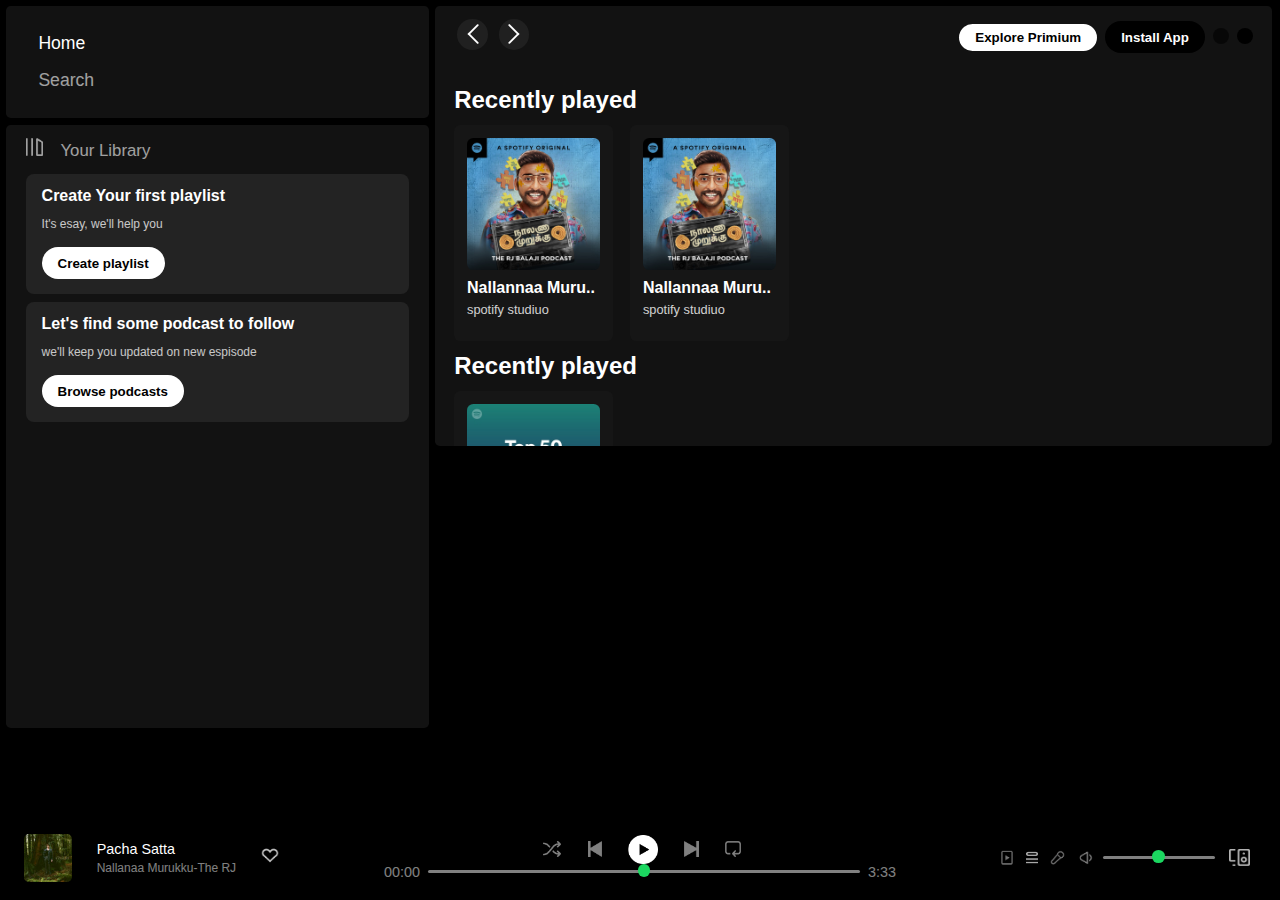
==== webplayer.html @ 557be3dc "spotify clone" ====
<!DOCTYPE html>
<html lang="en">

<head>
    <meta charset="UTF-8">
    <meta name="viewport" content="width=device-width, initial-scale=1.0">
    <title>Spotify - Web Player: Music for everyone</title>
    <link rel="preconnect" href="https://fonts.googleapis.com">
    <link rel="preconnect" href="https://fonts.gstatic.com" crossorigin>
    <link rel="stylesheet" href="https://cdnjs.cloudflare.com/ajax/libs/font-awesome/6.5.1/css/all.min.css"
        integrity="sha512-DTOQO9RWCH3ppGqcWaEA1BIZOC6xxalwEsw9c2QQeAIftl+Vegovlnee1c9QX4TctnWMn13TZye+giMm8e2LwA=="
        crossorigin="anonymous" referrerpolicy="no-referrer" />
    <link rel="shortcut icon" href="imagefolder/logo.png" type="image/x-icon">
    <link rel="stylesheet" href="web.css">
</head>
<body>
    <div class="main">
        <div class="sidebaar">
            <div class="nav">
                <div class="nav_option" style="opacity: 1;">
                    <i class="fa-solid fa-house"></i>
                    <a href="#">Home</a>
                </div>
                <div class="nav_option">
                    <i class="fa-solid fa-magnifying-glass"></i>
                    <a href="#">Search</a>
                </div>
            </div>

            <div class="library">
                <div class="option">
                    <div class="lib_option nav_option">
                      <span class="itsme">Collapse Your Library</span>
                        <img src="imagefolder/library_icon.png" alt="">
                        <a href="#"> Your Library</a>
                    </div>
                    <div class="icons">
                        <span class="itsme_2">Create playlist or Folder</span>
                        <i class="fa-solid fa-plus theplus"></i>

                        <span class="itsme_3">show more</span>
                        <i class="fa-solid fa-arrow-right shomore"></i>
                    </div>

                </div>

                <div class="lib_box">
                    <div class="box">
                        <p class="box_one">Create Your first playlist</p>
                        <p class="box_two">It's esay, we'll help you</p>
                        <button class="badge">
                            Create playlist
                        </button>
                    </div>
                    <div class="box">
                        <p class="box_one">Let's find some podcast to follow</p>
                        <p class="box_two">we'll keep you updated on new espisode </p>
                        <button class="badge">
                            Browse podcasts
                        </button>
                    </div>
                </div>
            </div>
        </div>

        <!-- second div start here -->
 
  <div class="main_content">

            <div class="sticky_nav">
                <div class="nav_icons">
                    <img src="imagefolder/backward_icon.png">
                    <img src="imagefolder/forward_icon.png" class="hide">
                </div>


                <div class="nav_badge">
                    <button class="badge item_nav Explore hover">
                        Explore Primium
                    </button>
                    <button class="badge item_nav dark_badge hover">
                        <i class="fa-regular fa-circle-down Install"></i>
                        Install App
                    </button>
                    <span class="itsme_4">What's New</span>
                    <i class="fa-regular fa-bell item_nav bell"></i>
                    <span class="itsme_5">Praveen</span>
                    <i class="fa-regular fa-user item_nav bell light"></i>
                </div>
            </div>


<!-- card             -->
            <div class="cards">
              <h2>Recently played</h2>
              <div class="card_container">
                <div class="container">
                    <img src="cardimage/one.jpeg" alt="" class="card_img">

                    <div class="greenbutton">
                        <i class="fa-solid fa-play"></i>
                    </div>
                    
                    <p class="cardtile">Nallannaa Muru..</p>
                    <p class="card_infiormation">spotify studiuo</p>
                </div>
                <div class="container">
                    <img src="cardimage/one.jpeg" alt="" class="card_img">
                    <p class="cardtile">Nallannaa Muru..</p>
                    <p class="card_infiormation">spotify studiuo</p>
                </div>
              </div>


              <h2>Recently played</h2>
              <div class="card_container">
                <div class="container">
                    <img src="imagefolder/card1img.jpeg" alt="" class="card_img">
                    <p class="cardtile">Nallannaa Muru..</p>
                    <p class="card_infiormation">spotify studiuo</p>
                </div>
              </div>
              <h2>Recently played</h2>
              <div class="card_container">  
                <div class="container">
                    <img src="cardimage/one.jpeg" alt="" class="card_img">
                    <p class="cardtile">Nallannaa Muru..</p>
                    <p class="card_infiormation">spotify studiuo</p>
                </div>
              </div>
              <h2>Recently played</h2>
              <div class="card_container">
                <div class="container">
                    <img src="cardimage/one.jpeg" alt="" class="card_img">
                    <p class="cardtile">Nallannaa Muru..</p>
                    <p class="card_infiormation">spotify studiuo</p>
                </div>
              </div>




                </div>
            </div>
        </div>



        <!-- musice player html start  -->
        <div class="musice_player">
            <div class="album">
                <img src="Homework Assets/album_picture.jpeg" alt="">
                <i class="fa-solid fa-caret-up"></i>
                <div class="para">
                    <a href="" class="first">Pacha Satta</a> <br>
                    <a href="" class="second"> Nallanaa Murukku-The RJ  </a>
                </div>
                <span>
                    <img src="Homework Assets/album_icon1.png" class="redheart" alt="">
                </span> 
            </div>



            <div class="player">
                <div class="player_control">
                    <img src="imagefolder/player_icon1.png" class="player_control_icon">
                    <img src="imagefolder/player_icon2.png" class="player_control_icon">
                    <img src="imagefolder/player_icon3.png" class="player_control_icon" id="pause">
                    <img src="imagefolder/player_icon4.png" class="player_control_icon">
                    <img src="imagefolder/player_icon5.png" class="player_control_icon">
                </div>
                <div class="playback_bar">
                    <span class="current_time">00:00</span>
                    <input type="range" min="0" max="100" class="progress_bar" step="1">
                    <span class="total_time">3:33</span>
                </div>
            </div>



            <div class="controls">
                <div class="controls_item">
                    <img src="Homework Assets/controls_icon1.png" class="little">
                    <img src="Homework Assets/controls_icon3.png" alt="">
                    <img src="Homework Assets/controld_icon2.png" class="little">
                    <img src="Homework Assets/controls_icon5.png" class="little">
                    <input type="range" class="progress_bar" min="0" max="100" step="1" style="width:40%;">
                    <img src="/Homework Assets/controls_icon4.png" alt="">
                </div>
            </div>
        </div>
    </div>
    <script src="web.js"></script>
</body>

</html>
---- web.css ----
* {
  margin: 0;
  padding: 0;
  box-sizing: border-box;

}

body {
  margin: 0;
  padding: 0;
  font-family: 'Montserrat', sans-serif;
  background-color: black;
  color: white;
  overflow: hidden;
}

.main {
  display: flex;
  height: 100vh;

}

.sidebaar {
  background-color: black;
  width: 435px;

}

.main_content {
  background-color: #121212;
  flex: 1;
  height: 27.45rem;
  border-radius: 0.5rem;
  overflow: auto;
  margin: 0.4rem 0.5rem 0 0;
  border-radius: 0.3rem;
  overflow-x: hidden;
  overflow-y: scroll;
  padding: 0 0.5rem 0 1.2rem;

}

.main_content::-webkit-scrollbar {
  width: 12px;
}

.main_content::-webkit-scrollbar-track {
  background: #121212;
}

.main_content::-webkit-scrollbar-thumb {
  background: #555;
  ;
}

.main_content::-webkit-scrollbar-thumb:hover {
  background: rgb(154, 150, 150);
}

.musice_player {
  background-color: black;
  position: fixed;
  bottom: 0;
  width: 100%;
  height: 85px;
}

a {
  text-decoration: none;
  color: white;
}

.nav {
  background-color: #121212;
  border-radius: 0.3rem;
  display: flex;
  flex-direction: column;
  justify-content: center;
  height: 112px;
  padding: 0.5rem 1.2rem;
  margin: 0.4rem;
}

.nav_option {
  line-height: 2.3rem;
  opacity: 0.6;

}

.nav_option:hover {
  opacity: 1;

}

.nav_option i {
  font-size: 1.1rem;
  cursor: pointer;
}

.nav_option a {
  font-size: 1.1rem;
  margin-left: 0.8rem;
  font-weight: 400;

}

.library {
  background-color: #121212;
  border-radius: 0.3rem;
  height: 67%;
  margin: 0.4rem;
  padding: 0.5rem 1.2rem;
}

.option {
  display: flex;
  justify-content: space-between;
  align-items: center;

}

.lib_option img {
  height: 1.1rem;
  width: 1.1rem;
  cursor: pointer;
}

.lib_option a {
  font-size: 1.05rem;
}

.icons {
  display: flex;
}

.icons i {
  font-size: 0.9rem;
  opacity: 0.5;
  border-radius: 50%;
  padding: 0.6rem;
  cursor: pointer;
}

.icons i:hover {
  opacity: 1;
  background-color: rgba(36, 36, 36, 0.78);
}

.icons i:first-child {
  margin-right: 1rem;
}

.box {
  height: 7.5rem;
  background-color: #232323;
  border-radius: 0.5rem;
  margin: 0.25rem 0 0.5rem 0;
  padding: 0.5rem 1rem;
  line-height: 1.8rem;
  cursor: pointer;
}

.box_one {
  font-size: 1rem;
  font-weight: 700;

}

.box_two {
  font-size: 0.75rem;
  opacity: 0.75;
}

.badge{
  background-color: white;
  border: none;
  height: 2rem;
  width: fit-content;
  border-radius: 6.2rem;
  padding: 0.24rem 1rem;
  font-weight: 700;
  margin-top: 0.5rem;
}
.badge:hover{
  transform: scale(1.05);
}


.sticky_nav {
  height: 60px;
  position: sticky;
  top: 0;
  background-color: #121212;
  display: flex;
  justify-content: space-between;
  align-items: center;
  z-index: 10;
}

/* .nav_icons {
  margin: 0.3rem 0 0 1.1rem;
} */

.nav_icons img {
  padding: 0.2rem;
  border-radius: 50%;
  margin: 0.2rem;
  background-color: rgba(36, 36, 36, 0.78);


}

.nav_badge {
  display: flex;
  justify-content: space-evenly;
  align-items: center;
  padding-right: 0.7rem;
  gap: 0.5rem;
  
}



.dark_badge {
  background-color: black;
  color: white;
}

.nav_badge .bell {
  padding: 0.5rem;
  border-radius: 50%;
  font-size: 0.9rem;
  background-color: black;
  opacity: 0.6;
}

.nav_badge .light {
  opacity: 1;
}

.nav_badge .bell:hover {
  transform: scale(1.04);
  opacity: 1;
}

.nav_badge .hover:hover {
  transform: scale(1.05);
  font-weight: 600;
}


.nav_badge .Explore {
  height: 1.7rem;
}

.nav_badge .Install {
  padding: 0;
}

.nav_badge button {
  margin-bottom: 0.4rem;
}

@media (max-width:1024px) {
  .hide {
    display: none;
  }
}

@media (max-width:955px) {
  .dark_badge {
    display: none;
  }

}

/* card  css start here */

/* .musice_player css start here */
.album {
  width: 25%;
  display: flex;
  justify-content: space-evenly;
  align-items: center;
  padding-right: 1rem;

}
.album .fa-caret-up {
  font-size: 1.5rem;
  position: absolute;
  left: 1.8rem;
  top: 0.8rem;
  border-radius: 50%;
  padding: 0px 5px;
  background-color: rgba(36, 36, 36, 0.807);
  opacity: 0;
  z-index: 1;
}


.album img {
  height: 3rem;
  border-radius: 5px;
}
.album img:hover + .fa-caret-up {
    opacity: 1;
}
.album img:hover {
  transform: scale(1.05);
}

.para .first {
  font-size: 0.9rem;

}

.para .second {
  font-size: 0.75rem;
  opacity: 0.5;
}

.album span img {
  height: 1.2rem;
  opacity: 0.8;
}

.album span img:hover {
  opacity: 1;
  transform: scale(1.1);
}

.musice_player {
  display: flex;
  justify-content: space-between;
  align-items: center;
}

.player {
  width: 50%;
}

.player_control {
  display: flex;
  justify-content: center;
  align-items: center;
  margin-left: 0.3rem;
  gap: 1.65rem;
}

.player .player_control_icon {
  height: 1rem;
  opacity: 0.5;
}

#pause {
  opacity: 1;
  height: 1.8rem;
}

#pause:hover {
  transform: scale(1.1);
}

.player .player_control_icon:hover {
  opacity: 1;
}

.playback_bar {
  display: flex;
  justify-content: center;
  align-items: center;
}

.progress_bar {
  width: 70%;
  appearance: none;
  background-color: transparent;
  cursor: pointer;
}

.progress_bar::-webkit-slider-runnable-track {
  background-color: gray;
  border-radius: 100px;
  height: 0.2rem;
  margin: 0px 8px;
}

.progress_bar::-webkit-slider-thumb {
  appearance: none;
  height: 0.8rem;
  width: 0.8rem;
  background-color: #1bd760;
  border-radius: 50%;
  margin-top: -6px;
}

.playback_bar span {
  opacity: 0.5;
  font-size: 0.9rem;
}

/* controls css start */
.controls {
  width: 25%;
}

.controls_item {
  display: flex;
  justify-content: center;
  align-items: center;
}

.controls_item img {
  height: 1.1rem;
  padding-left: 0.4rem;
  opacity: 0.7;
}

.controls_item img:hover {
  transform: scale(1.05);
  opacity: 1;
}

.controls_item .little {
  height: 1.9rem;
}

/* this is java script css  */

.itsme {
  position: absolute;
  color: white;
  top: 17%;
  left: 3%;
  font-size: 0.7rem;
  border-radius: 5px;
  font-family: 'Segoe UI', Tahoma, Geneva, Verdana, sans-serif;
  font-weight: 400;
  padding: 3px 9px;
  background-color: #232323;
  line-height: 1.5;
  display: none;
}
.itsme_2{
  position: absolute;
  color: white;
  top: 17%;
  left: 19%;
  font-size: 0.7rem;
  border-radius: 5px;
  font-family: 'Segoe UI', Tahoma, Geneva, Verdana, sans-serif;
  font-weight: 400;
  padding: 3px 9px;
  background-color: #232323;
  line-height: 1.5;
  display: none; 
}
.itsme_3{
  position: absolute;
  color: white;
  top: 17%;
  left: 26%;
  font-size: 0.7rem;
  border-radius: 5px;
  font-family: 'Segoe UI', Tahoma, Geneva, Verdana, sans-serif;
  font-weight: 400;
  padding: 3px 9px;
  background-color: #232323;
  line-height: 1.5;
  display: none; 
}
.itsme_4{
  position: absolute;
  top: 90%;
  right: 3%;
  color: white;
  font-size: 0.7rem;
  border-radius: 5px;
  font-family: 'Segoe UI', Tahoma, Geneva, Verdana, sans-serif;
  font-weight: 400;
  padding: 3px 9px;
  background-color: #232323;
  line-height: 1.5;
  display: none; 
}
.itsme_5{
  position: absolute;
  color: white;
  top: 90%;
  right: 0%;
  font-size: 0.7rem;
  border-radius: 5px;
  font-family: 'Segoe UI', Tahoma, Geneva, Verdana, sans-serif;
  font-weight: 400;
  padding: 3px 9px;
  background-color: #232323;
  line-height: 1.5;
  display: none; 
}
.cards{
  margin: 0.5rem 0 1.5rem;
}

/* card css */
.container{
  background-color: #23232342;
  width: 9.9rem;
  height: 13.5rem;
  border-radius: 0.4rem;
  padding: 0.8rem;
  position: relative;
}
.container:hover{
  background-color:#232323;

}

.greenbutton{
  background-color: #1bd760;
  height: 2.4rem;
  width: 2.4rem;
  position: absolute;
  right: 13%;
  bottom: 37%;
  border-radius: 50%;
  display: flex;
  justify-content: center;
  align-items: center;
  display: none;
}
.greenbutton:hover{
  transform: scale(1.1);
}  

.greenbutton i{
 color: black;
}
.card_container{
  display: flex;
  align-items: center;
  gap: 1.1rem;
}
.card_img{
  width: 100%;
  border-radius: 0.4rem;

 }
 .cardtile{
  font-weight: 600;
  margin-top: 0.3rem;
  
}
.card_infiormation{
  font-size: 0.8rem;
  opacity: 0.8;
  margin-top: 0.3rem;
  
 }
 .cards h2{
  padding: 0.7rem 0;
 }
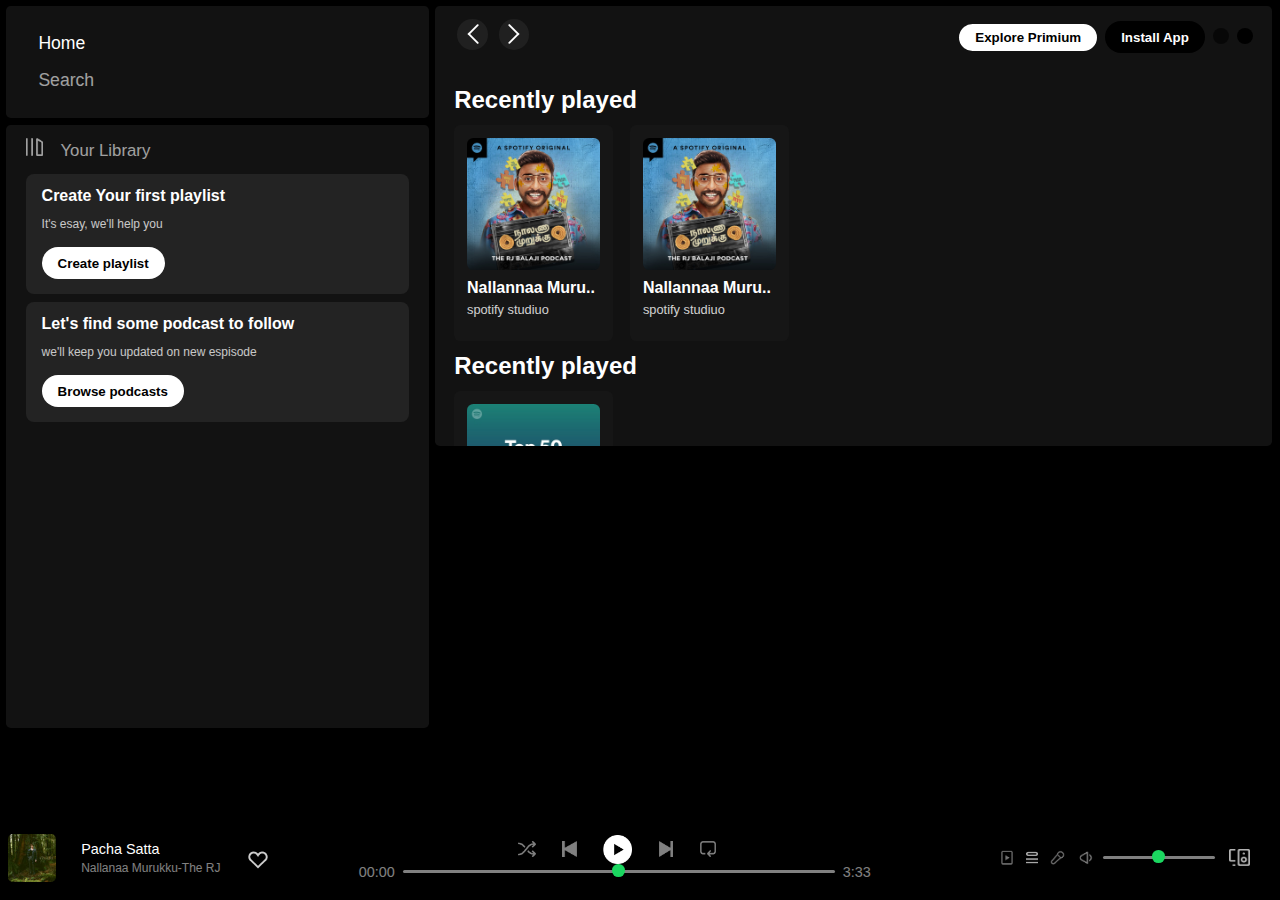
==== commit 20b34d34: "change like button hover" ====
--- a/webplayer.html
+++ b/webplayer.html
@@ -13,6 +13,7 @@
     <link rel="shortcut icon" href="imagefolder/logo.png" type="image/x-icon">
     <link rel="stylesheet" href="web.css">
 </head>
+
 <body>
     <div class="main">
         <div class="sidebaar">
@@ -30,7 +31,7 @@
             <div class="library">
                 <div class="option">
                     <div class="lib_option nav_option">
-                      <span class="itsme">Collapse Your Library</span>
+                        <span class="itsme">Collapse Your Library</span>
                         <img src="imagefolder/library_icon.png" alt="">
                         <a href="#"> Your Library</a>
                     </div>
@@ -64,8 +65,8 @@
         </div>
 
         <!-- second div start here -->
- 
-  <div class="main_content">
+
+        <div class="main_content">
 
             <div class="sticky_nav">
                 <div class="nav_icons">
@@ -90,107 +91,106 @@
             </div>
 
 
-<!-- card             -->
+            <!-- card             -->
             <div class="cards">
-              <h2>Recently played</h2>
-              <div class="card_container">
-                <div class="container">
-                    <img src="cardimage/one.jpeg" alt="" class="card_img">
+                <h2>Recently played</h2>
+                <div class="card_container">
+                    <div class="container">
+                        <img src="cardimage/one.jpeg" alt="" class="card_img">
 
-                    <div class="greenbutton">
-                        <i class="fa-solid fa-play"></i>
+                        <div class="greenbutton">
+                            <i class="fa-solid fa-play"></i>
+                        </div>
+
+                        <p class="cardtile">Nallannaa Muru..</p>
+                        <p class="card_infiormation">spotify studiuo</p>
                     </div>
-                    
-                    <p class="cardtile">Nallannaa Muru..</p>
-                    <p class="card_infiormation">spotify studiuo</p>
+                    <div class="container">
+                        <img src="cardimage/one.jpeg" alt="" class="card_img">
+                        <p class="cardtile">Nallannaa Muru..</p>
+                        <p class="card_infiormation">spotify studiuo</p>
+                    </div>
                 </div>
-                <div class="container">
-                    <img src="cardimage/one.jpeg" alt="" class="card_img">
-                    <p class="cardtile">Nallannaa Muru..</p>
-                    <p class="card_infiormation">spotify studiuo</p>
-                </div>
-              </div>
 
 
-              <h2>Recently played</h2>
-              <div class="card_container">
-                <div class="container">
-                    <img src="imagefolder/card1img.jpeg" alt="" class="card_img">
-                    <p class="cardtile">Nallannaa Muru..</p>
-                    <p class="card_infiormation">spotify studiuo</p>
+                <h2>Recently played</h2>
+                <div class="card_container">
+                    <div class="container">
+                        <img src="imagefolder/card1img.jpeg" alt="" class="card_img">
+                        <p class="cardtile">Nallannaa Muru..</p>
+                        <p class="card_infiormation">spotify studiuo</p>
+                    </div>
                 </div>
-              </div>
-              <h2>Recently played</h2>
-              <div class="card_container">  
-                <div class="container">
-                    <img src="cardimage/one.jpeg" alt="" class="card_img">
-                    <p class="cardtile">Nallannaa Muru..</p>
-                    <p class="card_infiormation">spotify studiuo</p>
+                <h2>Recently played</h2>
+                <div class="card_container">
+                    <div class="container">
+                        <img src="cardimage/one.jpeg" alt="" class="card_img">
+                        <p class="cardtile">Nallannaa Muru..</p>
+                        <p class="card_infiormation">spotify studiuo</p>
+                    </div>
                 </div>
-              </div>
-              <h2>Recently played</h2>
-              <div class="card_container">
-                <div class="container">
-                    <img src="cardimage/one.jpeg" alt="" class="card_img">
-                    <p class="cardtile">Nallannaa Muru..</p>
-                    <p class="card_infiormation">spotify studiuo</p>
-                </div>
-              </div>
-
-
-
-
-                </div>
-            </div>
-        </div>
-
-
-
-        <!-- musice player html start  -->
-        <div class="musice_player">
-            <div class="album">
-                <img src="Homework Assets/album_picture.jpeg" alt="">
-                <i class="fa-solid fa-caret-up"></i>
-                <div class="para">
-                    <a href="" class="first">Pacha Satta</a> <br>
-                    <a href="" class="second"> Nallanaa Murukku-The RJ  </a>
-                </div>
-                <span>
-                    <img src="Homework Assets/album_icon1.png" class="redheart" alt="">
-                </span> 
-            </div>
-
-
-
-            <div class="player">
-                <div class="player_control">
-                    <img src="imagefolder/player_icon1.png" class="player_control_icon">
-                    <img src="imagefolder/player_icon2.png" class="player_control_icon">
-                    <img src="imagefolder/player_icon3.png" class="player_control_icon" id="pause">
-                    <img src="imagefolder/player_icon4.png" class="player_control_icon">
-                    <img src="imagefolder/player_icon5.png" class="player_control_icon">
-                </div>
-                <div class="playback_bar">
-                    <span class="current_time">00:00</span>
-                    <input type="range" min="0" max="100" class="progress_bar" step="1">
-                    <span class="total_time">3:33</span>
-                </div>
-            </div>
-
-
-
-            <div class="controls">
-                <div class="controls_item">
-                    <img src="Homework Assets/controls_icon1.png" class="little">
-                    <img src="Homework Assets/controls_icon3.png" alt="">
-                    <img src="Homework Assets/controld_icon2.png" class="little">
-                    <img src="Homework Assets/controls_icon5.png" class="little">
-                    <input type="range" class="progress_bar" min="0" max="100" step="1" style="width:40%;">
-                    <img src="/Homework Assets/controls_icon4.png" alt="">
+                <h2>Recently played</h2>
+                <div class="card_container">
+                    <div class="container">
+                        <img src="cardimage/one.jpeg" alt="" class="card_img">
+                        <p class="cardtile">Nallannaa Muru..</p>
+                        <p class="card_infiormation">spotify studiuo</p>
+                    </div>
                 </div>
             </div>
         </div>
     </div>
+
+
+
+    <!-- musice player html start  -->
+    <div class="musice_player">
+
+        <div class="album">
+            <img src="Homework Assets/album_picture.jpeg" alt="">
+            <i class="fa-solid fa-caret-up"></i>
+        </div>
+        
+        <div class="para">
+            <a href="" class="first">Pacha Satta</a> <br>
+            <a href="" class="second"> Nallanaa Murukku-The RJ </a>
+        </div>
+
+        <div class="likesong">            
+                <span class="like">like song</span>
+                <img src="Homework Assets/album_icon1.png" class="redheart" alt="">
+        </div>
+        
+        
+        
+        <div class="player">
+            <div class="player_control">
+                <img src="imagefolder/player_icon1.png" class="player_control_icon">
+                <img src="imagefolder/player_icon2.png" class="player_control_icon">
+                <img src="imagefolder/player_icon3.png" class="player_control_icon" id="pause">
+                <img src="imagefolder/player_icon4.png" class="player_control_icon">
+                <img src="imagefolder/player_icon5.png" class="player_control_icon">
+            </div>
+            <div class="playback_bar">
+                <span class="current_time">00:00</span>
+                <input type="range" min="0" max="100" class="progress_bar" step="1">
+                <span class="total_time">3:33</span>
+            </div>
+        </div>
+        
+        
+        
+        <div class="controls">
+            <div class="controls_item">
+                <img src="Homework Assets/controls_icon1.png" class="little">
+                <img src="Homework Assets/controls_icon3.png" alt="">
+                <img src="Homework Assets/controld_icon2.png" class="little">
+                <img src="Homework Assets/controls_icon5.png" class="little">
+                <input type="range" class="progress_bar" min="0" max="100" step="1" style="width:40%;">
+                <img src="/Homework Assets/controls_icon4.png" alt="">
+            </div>
+        </div>
+        
     <script src="web.js"></script>
 </body>
 
--- a/web.css
+++ b/web.css
@@ -278,11 +278,10 @@
 
 /* .musice_player css start here */
 .album {
-  width: 25%;
   display: flex;
   justify-content: space-evenly;
   align-items: center;
-  padding-right: 1rem;
+  margin-left: 0.5rem;
 
 }
 .album .fa-caret-up {
@@ -319,15 +318,34 @@
   opacity: 0.5;
 }
 
-.album span img {
+.likesong img {
+  opacity: 0.8;
+}
+.likesong{
+  position: relative;
   height: 1.2rem;
-  opacity: 0.8;
-}
-
-.album span img:hover {
+}
+.like{
+  position: absolute;
+  font-size: 0.7rem;
+  background-color: #232323;
+  font-family: 'Segoe UI', Tahoma, Geneva, Verdana, sans-serif;
+  padding: 2px 5px;
+  top: -28px;
+  left: -1rem;
+  font-weight: 400;
+  display: inline-block;
+  width: 3.3rem;
+  color: white;
+  border-radius: 5px;
+  display: none;
+}
+
+.likesong img:hover {
   opacity: 1;
   transform: scale(1.1);
 }
+/* musice palyer css */
 
 .musice_player {
   display: flex;
@@ -497,6 +515,7 @@
   line-height: 1.5;
   display: none; 
 }
+
 .cards{
   margin: 0.5rem 0 1.5rem;
 }
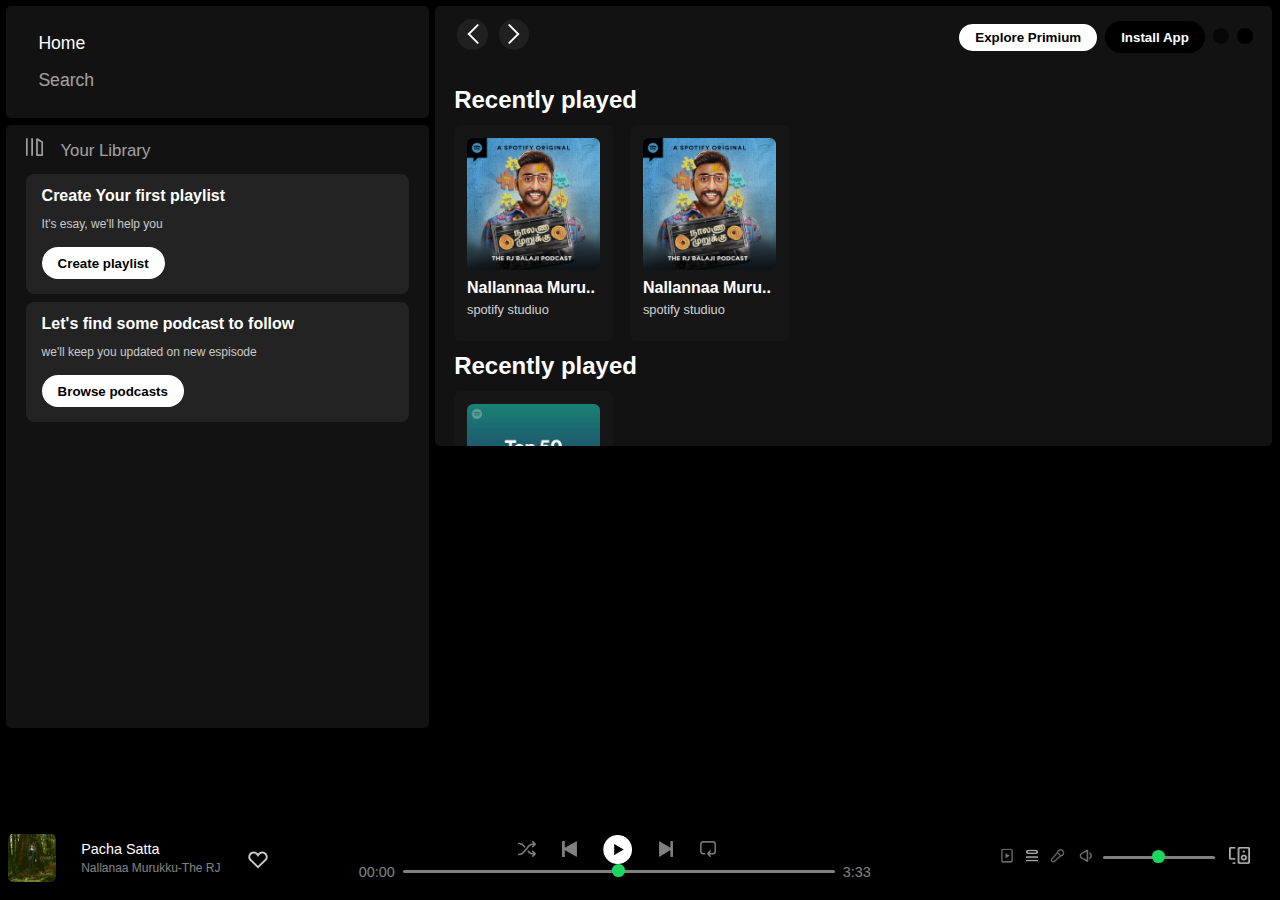
==== commit e8f7a4b7: "hovereffect" ====
--- a/webplayer.html
+++ b/webplayer.html
@@ -150,19 +150,19 @@
             <img src="Homework Assets/album_picture.jpeg" alt="">
             <i class="fa-solid fa-caret-up"></i>
         </div>
-        
+
         <div class="para">
             <a href="" class="first">Pacha Satta</a> <br>
             <a href="" class="second"> Nallanaa Murukku-The RJ </a>
         </div>
 
-        <div class="likesong">            
-                <span class="like">like song</span>
-                <img src="Homework Assets/album_icon1.png" class="redheart" alt="">
-        </div>
-        
-        
-        
+        <div class="likesong">
+            <span class="like">like song</span>
+            <img src="Homework Assets/album_icon1.png" class="redheart" alt="">
+        </div>
+
+
+
         <div class="player">
             <div class="player_control">
                 <img src="imagefolder/player_icon1.png" class="player_control_icon">
@@ -177,21 +177,36 @@
                 <span class="total_time">3:33</span>
             </div>
         </div>
-        
-        
-        
+
+
+
         <div class="controls">
             <div class="controls_item">
-                <img src="Homework Assets/controls_icon1.png" class="little">
-                <img src="Homework Assets/controls_icon3.png" alt="">
-                <img src="Homework Assets/controld_icon2.png" class="little">
-                <img src="Homework Assets/controls_icon5.png" class="little">
+                <div>
+                    <img src="Homework Assets/controls_icon1.png" class="little">
+                </div>
+                <div class="main_queue">
+                    <span class="control queue"> Queue</span>
+                    <img src="Homework Assets/controls_icon3.png" alt="">
+                </div>
+                <div>
+                    <img src="Homework Assets/controld_icon2.png" class="little">
+                </div>
+                <div class="main_muteicon">
+                    <span class="control Muteicon">Mute</span>
+                    <img src="Homework Assets/controls_icon5.png" class="little">
+                </div>
+
                 <input type="range" class="progress_bar" min="0" max="100" step="1" style="width:40%;">
-                <img src="/Homework Assets/controls_icon4.png" alt="">
-            </div>
-        </div>
-        
-    <script src="web.js"></script>
+
+                <div class="main_connectdice">
+                    <span class="control connectdevice">Connect to a divice</span>
+                    <img src="Homework Assets/controls_icon4.png" alt="">
+                </div>
+            </div>
+        </div>
+
+        <script src="web.js"></script>
 </body>
 
 </html>--- a/web.css
+++ b/web.css
@@ -171,7 +171,7 @@
   opacity: 0.75;
 }
 
-.badge{
+.badge {
   background-color: white;
   border: none;
   height: 2rem;
@@ -181,7 +181,8 @@
   font-weight: 700;
   margin-top: 0.5rem;
 }
-.badge:hover{
+
+.badge:hover {
   transform: scale(1.05);
 }
 
@@ -216,7 +217,7 @@
   align-items: center;
   padding-right: 0.7rem;
   gap: 0.5rem;
-  
+
 }
 
 
@@ -284,6 +285,7 @@
   margin-left: 0.5rem;
 
 }
+
 .album .fa-caret-up {
   font-size: 1.5rem;
   position: absolute;
@@ -301,9 +303,11 @@
   height: 3rem;
   border-radius: 5px;
 }
-.album img:hover + .fa-caret-up {
-    opacity: 1;
-}
+
+.album img:hover+.fa-caret-up {
+  opacity: 1;
+}
+
 .album img:hover {
   transform: scale(1.05);
 }
@@ -321,11 +325,13 @@
 .likesong img {
   opacity: 0.8;
 }
-.likesong{
+
+.likesong {
   position: relative;
   height: 1.2rem;
 }
-.like{
+
+.like {
   position: absolute;
   font-size: 0.7rem;
   background-color: #232323;
@@ -345,6 +351,7 @@
   opacity: 1;
   transform: scale(1.1);
 }
+
 /* musice palyer css */
 
 .musice_player {
@@ -423,6 +430,7 @@
 }
 
 .controls_item {
+  position: relative;
   display: flex;
   justify-content: center;
   align-items: center;
@@ -443,8 +451,33 @@
   height: 1.9rem;
 }
 
+.control {
+  position: absolute;
+  font-size: 0.7rem;
+  background-color: #232323;
+  font-family: 'Segoe UI', Tahoma, Geneva, Verdana, sans-serif;
+  padding: 2px 5px;
+  font-weight: 400;
+  color: white;
+  border-radius: 5px;
+  display: none;
+}
+
+.queue {
+  left: 2.3rem;
+  top: -1.5rem;
+}
+
+.connectdevice {
+  top: -1.5rem;
+  right: 0rem;
+}
+.Muteicon {
+  top: -1.5rem;
+  left: 6rem;
+}
+
 /* this is java script css  */
-
 .itsme {
   position: absolute;
   color: white;
@@ -459,7 +492,8 @@
   line-height: 1.5;
   display: none;
 }
-.itsme_2{
+
+.itsme_2 {
   position: absolute;
   color: white;
   top: 17%;
@@ -471,9 +505,10 @@
   padding: 3px 9px;
   background-color: #232323;
   line-height: 1.5;
-  display: none; 
-}
-.itsme_3{
+  display: none;
+}
+
+.itsme_3 {
   position: absolute;
   color: white;
   top: 17%;
@@ -485,9 +520,10 @@
   padding: 3px 9px;
   background-color: #232323;
   line-height: 1.5;
-  display: none; 
-}
-.itsme_4{
+  display: none;
+}
+
+.itsme_4 {
   position: absolute;
   top: 90%;
   right: 3%;
@@ -499,9 +535,10 @@
   padding: 3px 9px;
   background-color: #232323;
   line-height: 1.5;
-  display: none; 
-}
-.itsme_5{
+  display: none;
+}
+
+.itsme_5 {
   position: absolute;
   color: white;
   top: 90%;
@@ -513,15 +550,18 @@
   padding: 3px 9px;
   background-color: #232323;
   line-height: 1.5;
-  display: none; 
-}
-
-.cards{
+  display: none;
+}
+
+
+
+.cards {
   margin: 0.5rem 0 1.5rem;
 }
 
+
 /* card css */
-.container{
+.container {
   background-color: #23232342;
   width: 9.9rem;
   height: 13.5rem;
@@ -529,12 +569,13 @@
   padding: 0.8rem;
   position: relative;
 }
-.container:hover{
-  background-color:#232323;
-
-}
-
-.greenbutton{
+
+.container:hover {
+  background-color: #232323;
+
+}
+
+.greenbutton {
   background-color: #1bd760;
   height: 2.4rem;
   width: 2.4rem;
@@ -547,34 +588,40 @@
   align-items: center;
   display: none;
 }
-.greenbutton:hover{
+
+.greenbutton:hover {
   transform: scale(1.1);
-}  
-
-.greenbutton i{
- color: black;
-}
-.card_container{
+}
+
+.greenbutton i {
+  color: black;
+}
+
+.card_container {
   display: flex;
   align-items: center;
   gap: 1.1rem;
 }
-.card_img{
+
+.card_img {
   width: 100%;
   border-radius: 0.4rem;
 
- }
- .cardtile{
+}
+
+.cardtile {
   font-weight: 600;
   margin-top: 0.3rem;
-  
-}
-.card_infiormation{
+
+}
+
+.card_infiormation {
   font-size: 0.8rem;
   opacity: 0.8;
   margin-top: 0.3rem;
-  
- }
- .cards h2{
+
+}
+
+.cards h2 {
   padding: 0.7rem 0;
- }+}